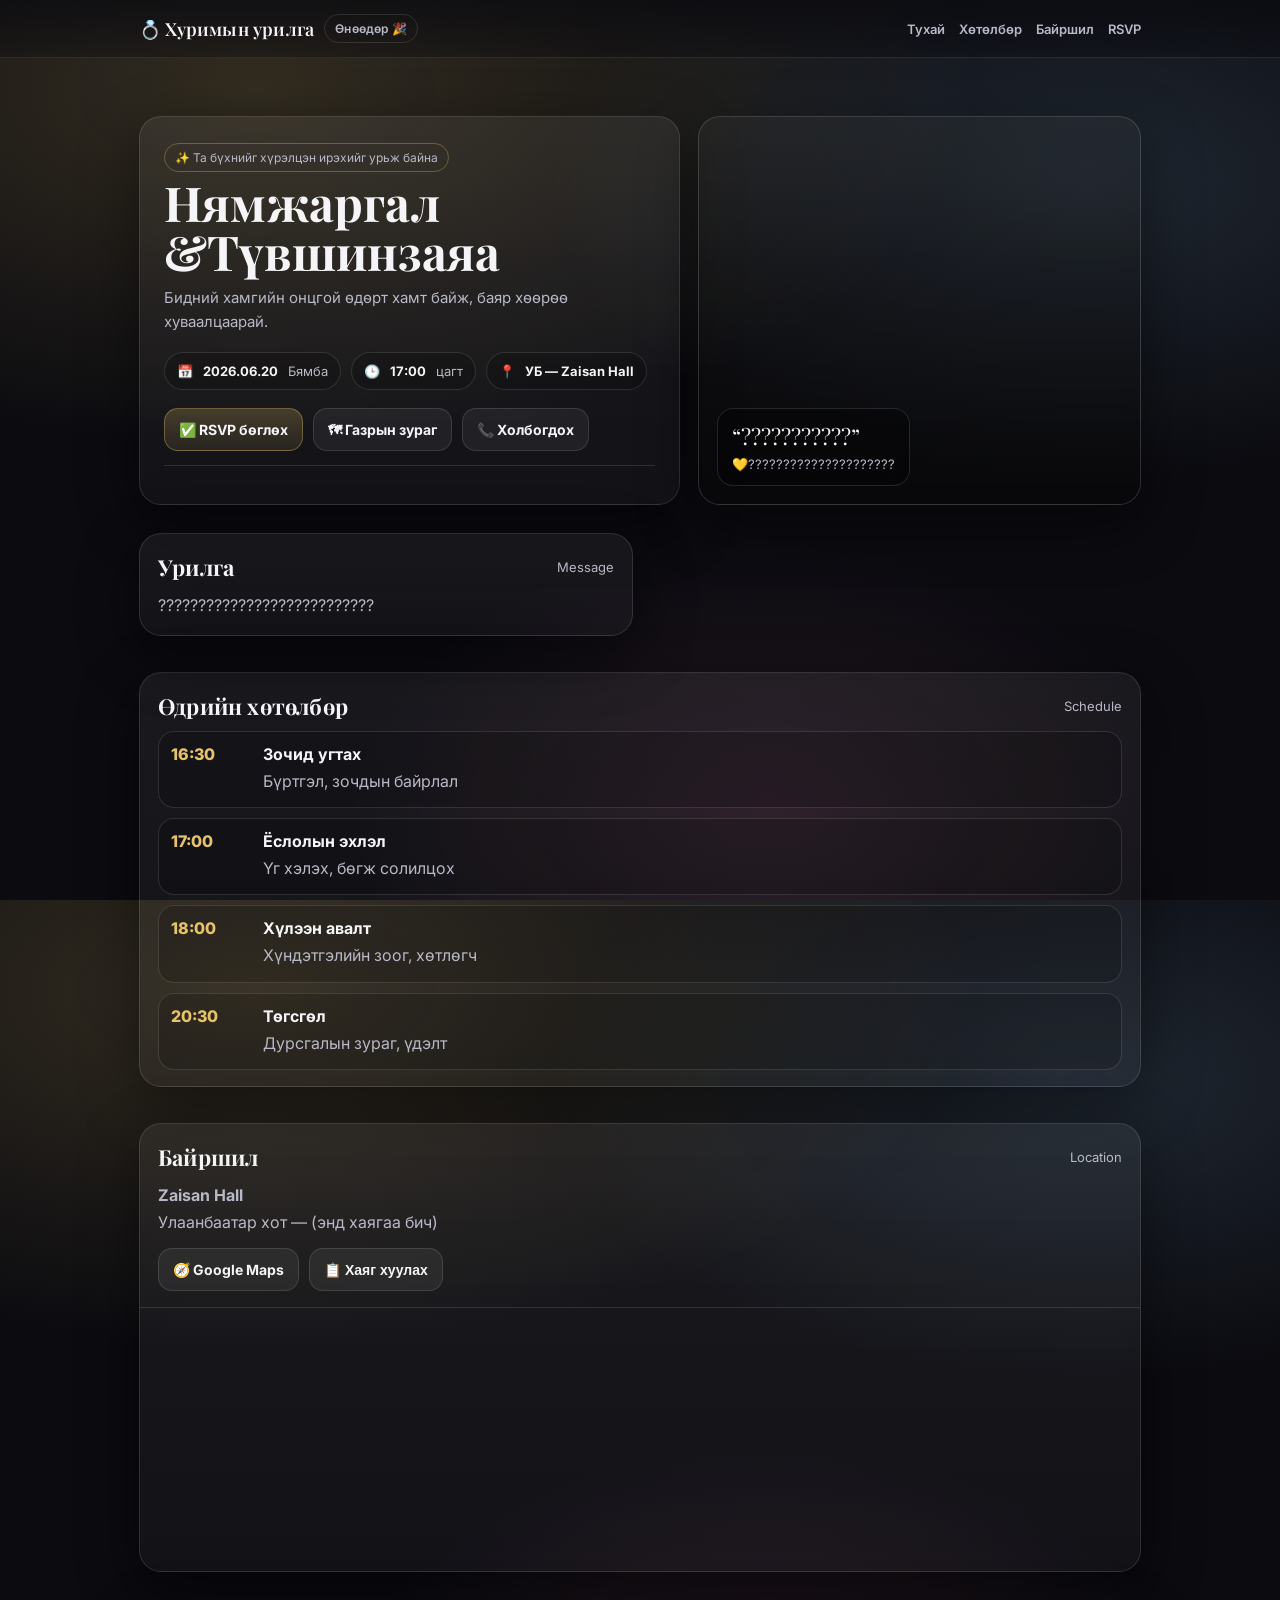
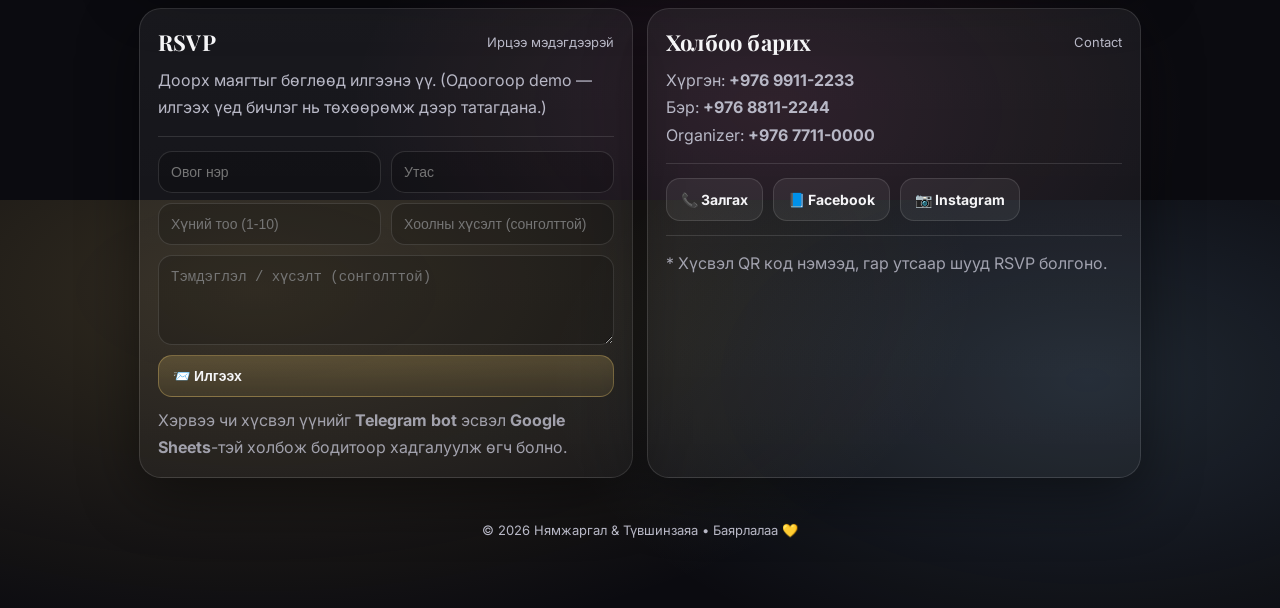
==== index.html @ 83b5252b "done" ====
<!doctype html>
<html lang="mn">
  <head>
    <meta charset="utf-8" />
    <meta name="viewport" content="width=device-width,initial-scale=1" />
    <title>Хуримын урилга</title>
    <meta name="description" content="Хуримын урилга — огноо, байршил, RSVP" />

    <!-- Optional: nicer font -->
    <link rel="preconnect" href="https://fonts.googleapis.com" />
    <link rel="preconnect" href="https://fonts.gstatic.com" crossorigin />
    <link
      href="https://fonts.googleapis.com/css2?family=Playfair+Display:wght@500;700&family=Inter:wght@400;600&display=swap"
      rel="stylesheet"
    />

    <style>
      :root {
        --bg: #0b0b10;
        --card: #12121a;
        --text: #f5f5f7;
        --muted: #b8b8c6;
        --line: rgba(255, 255, 255, 0.12);
        --accent: #e6c36a; /* gold */
        --accent2: #9bd3ff;
        --shadow: 0 18px 60px rgba(0, 0, 0, 0.45);
        --radius: 22px;
      }
      * {
        box-sizing: border-box;
      }
      html,
      body {
        height: 100%;
      }
      body {
        margin: 0;
        color: var(--text);
        background:
          radial-gradient(
            1200px 600px at 20% 10%,
            rgba(230, 195, 106, 0.18),
            transparent 60%
          ),
          radial-gradient(
            900px 500px at 85% 20%,
            rgba(155, 211, 255, 0.14),
            transparent 60%
          ),
          radial-gradient(
            700px 450px at 60% 90%,
            rgba(255, 120, 180, 0.1),
            transparent 60%
          ),
          var(--bg);
        font-family:
          Inter,
          system-ui,
          -apple-system,
          Segoe UI,
          Roboto,
          Arial,
          sans-serif;
        overflow-x: hidden;
      }
      a {
        color: inherit;
      }
      .container {
        max-width: 1050px;
        margin: 0 auto;
        padding: 24px;
      }
      .nav {
        position: sticky;
        top: 0;
        z-index: 20;
        backdrop-filter: blur(12px);
        background: linear-gradient(
          to bottom,
          rgba(11, 11, 16, 0.78),
          rgba(11, 11, 16, 0.35)
        );
        border-bottom: 1px solid var(--line);
      }
      .nav-inner {
        display: flex;
        align-items: center;
        justify-content: space-between;
        gap: 12px;
        padding: 14px 24px;
        max-width: 1050px;
        margin: 0 auto;
      }
      .brand {
        display: flex;
        align-items: center;
        gap: 10px;
        font-weight: 600;
        letter-spacing: 0.2px;
      }
      .pill {
        padding: 6px 10px;
        border: 1px solid var(--line);
        border-radius: 999px;
        color: var(--muted);
        font-size: 12px;
      }
      .nav a {
        color: var(--muted);
        text-decoration: none;
        font-weight: 600;
        font-size: 13px;
      }
      .links {
        display: flex;
        gap: 14px;
        flex-wrap: wrap;
      }
      .links a:hover {
        color: var(--text);
      }
      .hero {
        padding: 34px 0 10px;
        display: grid;
        grid-template-columns: 1.1fr 0.9fr;
        gap: 18px;
        align-items: stretch;
      }
      @media (max-width: 900px) {
        .hero {
          grid-template-columns: 1fr;
          padding-top: 22px;
        }
      }
      .card {
        background: linear-gradient(
          180deg,
          rgba(255, 255, 255, 0.06),
          rgba(255, 255, 255, 0.03)
        );
        border: 1px solid var(--line);
        border-radius: var(--radius);
        box-shadow: var(--shadow);
        overflow: hidden;
      }
      .hero-left {
        padding: 26px 24px 24px;
      }
      .title {
        font-family: "Playfair Display", serif;
        font-size: 48px;
        line-height: 1.02;
        margin: 6px 0 10px;
        letter-spacing: 0.2px;
      }
      @media (max-width: 420px) {
        .title {
          font-size: 40px;
        }
      }
      .subtitle {
        color: var(--muted);
        font-size: 15px;
        line-height: 1.6;
        margin: 0 0 18px;
      }
      .meta {
        display: flex;
        gap: 10px;
        flex-wrap: wrap;
        margin: 12px 0 18px;
      }
      .meta .chip {
        border: 1px solid var(--line);
        border-radius: 999px;
        padding: 10px 12px;
        display: flex;
        gap: 10px;
        align-items: center;
        background: rgba(0, 0, 0, 0.18);
        color: var(--muted);
        font-size: 13px;
      }
      .chip b {
        color: var(--text);
      }
      .btns {
        display: flex;
        gap: 10px;
        flex-wrap: wrap;
        margin-top: 8px;
      }
      .btn {
        border: 1px solid var(--line);
        border-radius: 14px;
        padding: 12px 14px;
        background: rgba(255, 255, 255, 0.06);
        color: var(--text);
        text-decoration: none;
        font-weight: 700;
        font-size: 14px;
        display: inline-flex;
        align-items: center;
        gap: 10px;
        transition:
          transform 0.08s ease,
          background 0.2s ease;
      }
      .btn:hover {
        background: rgba(255, 255, 255, 0.1);
      }
      .btn:active {
        transform: translateY(1px);
      }
      .btn.primary {
        border-color: rgba(230, 195, 106, 0.35);
        background: linear-gradient(
          180deg,
          rgba(230, 195, 106, 0.22),
          rgba(230, 195, 106, 0.1)
        );
      }
      .hero-right {
        position: relative;
        min-height: 320px;
      }
      .photo {
        height: 100%;
        background:
          linear-gradient(180deg, rgba(0, 0, 0, 0.15), rgba(0, 0, 0, 0.55)),
          url("https://scontent-nrt1-1.xx.fbcdn.net/v/t1.15752-9/634546078_1962444281355000_4038797442761099770_n.jpg?_nc_cat=109&ccb=1-7&_nc_sid=9f807c&_nc_ohc=QW837HDm78UQ7kNvwFQPzWD&_nc_oc=AdkbwZHYkbibd7V-bCPyYnH7s5xIkJ-t_rO29Ff-Q9I4rohGDJgMer8S4OMh6bYBwkQ&_nc_zt=23&_nc_ht=scontent-nrt1-1.xx&oh=03_Q7cD4gGcSg5OwcKHCgVjdgvUZc3l5QHWrg-u9DYr8Y2xCQaWyA&oe=69C87146")
            center/cover no-repeat;
        filter: saturate(1.05);
      }
      .stamp {
        position: absolute;
        left: 18px;
        bottom: 18px;
        background: rgba(0, 0, 0, 0.28);
        border: 1px solid var(--line);
        border-radius: 16px;
        padding: 12px 14px;
        backdrop-filter: blur(10px);
        max-width: 85%;
      }
      .stamp .big {
        font-family: "Playfair Display", serif;
        font-size: 22px;
        margin: 0 0 4px;
      }
      .stamp .small {
        margin: 0;
        color: var(--muted);
        font-size: 13px;
        line-height: 1.4;
      }
      section {
        padding: 18px 0;
      }
      .grid {
        display: grid;
        grid-template-columns: 1fr 1fr;
        gap: 14px;
      }
      @media (max-width: 900px) {
        .grid {
          grid-template-columns: 1fr;
        }
      }
      .section-card {
        padding: 18px 18px 16px;
      }
      .h {
        display: flex;
        align-items: center;
        justify-content: space-between;
        gap: 12px;
        margin-bottom: 10px;
      }
      .h h2 {
        margin: 0;
        font-family: "Playfair Display", serif;
        font-size: 22px;
        letter-spacing: 0.2px;
      }
      .h span {
        color: var(--muted);
        font-size: 13px;
      }
      .p {
        color: var(--muted);
        line-height: 1.7;
        margin: 0;
      }
      .line {
        height: 1px;
        background: var(--line);
        margin: 14px 0;
      }
      .timeline {
        display: grid;
        gap: 10px;
      }
      .item {
        display: flex;
        gap: 12px;
        align-items: flex-start;
        padding: 12px;
        border: 1px solid var(--line);
        border-radius: 16px;
        background: rgba(0, 0, 0, 0.16);
      }
      .time {
        min-width: 80px;
        font-weight: 800;
        color: var(--accent);
      }
      .item b {
        display: block;
        margin-bottom: 4px;
      }
      .maps {
        width: 100%;
        height: 260px;
        border: 0;
        border-top: 1px solid var(--line);
        border-radius: 0 0 var(--radius) var(--radius);
      }
      .rsvp {
        display: grid;
        gap: 10px;
      }
      input,
      textarea {
        width: 100%;
        padding: 12px 12px;
        border-radius: 14px;
        border: 1px solid var(--line);
        background: rgba(0, 0, 0, 0.18);
        color: var(--text);
        outline: none;
        font-size: 14px;
      }
      textarea {
        min-height: 90px;
        resize: vertical;
      }
      .row {
        display: grid;
        grid-template-columns: 1fr 1fr;
        gap: 10px;
      }
      @media (max-width: 520px) {
        .row {
          grid-template-columns: 1fr;
        }
      }
      .footer {
        padding: 26px 0 46px;
        color: var(--muted);
        text-align: center;
        font-size: 13px;
      }
      .tiny {
        opacity: 0.85;
      }
      .toast {
        position: fixed;
        left: 50%;
        bottom: 18px;
        transform: translateX(-50%);
        background: rgba(0, 0, 0, 0.55);
        border: 1px solid var(--line);
        padding: 10px 12px;
        border-radius: 999px;
        color: var(--text);
        backdrop-filter: blur(10px);
        display: none;
        z-index: 50;
        font-size: 13px;
      }
    </style>
  </head>

  <body>
    <div class="nav">
      <div class="nav-inner">
        <div class="brand">
          <span
            style="
              font-family: &quot;Playfair Display&quot;, serif;
              font-size: 18px;
            "
            >💍 Хуримын урилга</span
          >
          <span class="pill" id="countdown">—</span>
        </div>
        <div class="links">
          <a href="#about">Тухай</a>
          <a href="#schedule">Хөтөлбөр</a>
          <a href="#location">Байршил</a>
          <a href="#rsvp">RSVP</a>
        </div>
      </div>
    </div>

    <div class="container">
      <div class="hero">
        <div class="card hero-left">
          <div
            class="pill"
            style="
              display: inline-flex;
              gap: 8px;
              align-items: center;
              border-color: rgba(230, 195, 106, 0.32);
            "
          >
            ✨ Та бүхнийг хүрэлцэн ирэхийг урьж байна
          </div>

          <h1 class="title">Нямжаргал &amp;Түвшинзаяа</h1>
          <p class="subtitle">
            Бидний хамгийн онцгой өдөрт хамт байж, баяр хөөрөө хуваалцаарай.
          </p>

          <div class="meta">
            <div class="chip">📅 <b>2026.06.20</b> Бямба</div>
            <div class="chip">🕒 <b>17:00</b> цагт</div>
            <div class="chip">📍 <b>УБ — Zaisan Hall</b></div>
          </div>

          <div class="btns">
            <a class="btn primary" href="#rsvp">✅ RSVP бөглөх</a>
            <a class="btn" href="#location">🗺 Газрын зураг</a>
            <a class="btn" href="tel:+97699112233">📞 Холбогдох</a>
          </div>

          <div class="line"></div>
        </div>

        <div class="card hero-right">
          <div class="photo" aria-label="Couple photo"></div>
          <div class="stamp">
            <p class="big">“???????????”</p>
            <p class="small">💛?????????????????????</p>
          </div>
        </div>
      </div>

      <section id="about">
        <div class="grid">
          <div class="card section-card">
            <div class="h">
              <h2>Урилга</h2>
              <span>Message</span>
            </div>
            <p class="p">???????????????????????????</p>
          </div>
        </div>
      </section>

      <section id="schedule">
        <div class="card section-card">
          <div class="h">
            <h2>Өдрийн хөтөлбөр</h2>
            <span>Schedule</span>
          </div>
          <div class="timeline">
            <div class="item">
              <div class="time">16:30</div>
              <div>
                <b>Зочид угтах</b><span class="p">Бүртгэл, зочдын байрлал</span>
              </div>
            </div>
            <div class="item">
              <div class="time">17:00</div>
              <div>
                <b>Ёслолын эхлэл</b
                ><span class="p">Үг хэлэх, бөгж солилцох</span>
              </div>
            </div>
            <div class="item">
              <div class="time">18:00</div>
              <div>
                <b>Хүлээн авалт</b
                ><span class="p">Хүндэтгэлийн зоог, хөтлөгч</span>
              </div>
            </div>
            <div class="item">
              <div class="time">20:30</div>
              <div>
                <b>Төгсгөл</b><span class="p">Дурсгалын зураг, үдэлт</span>
              </div>
            </div>
          </div>
        </div>
      </section>

      <section id="location">
        <div class="card">
          <div class="section-card">
            <div class="h">
              <h2>Байршил</h2>
              <span>Location</span>
            </div>
            <p class="p">
              <b>Zaisan Hall</b><br />
              Улаанбаатар хот — (энд хаягаа бич)
            </p>
            <div class="btns" style="margin-top: 12px">
              <a
                class="btn"
                target="_blank"
                rel="noopener"
                href="https://maps.google.com/?q=Zaisan+Hill+Ulaanbaatar"
                >🧭 Google Maps</a
              >
              <button class="btn" id="copyAddress" type="button">
                📋 Хаяг хуулах
              </button>
            </div>
          </div>

          <!-- Google map embed: Replace src with your exact place -->
          <iframe
            class="maps"
            loading="lazy"
            referrerpolicy="no-referrer-when-downgrade"
            src="https://www.google.com/maps/embed?pb=!1m18!1m12!1m3!1d42792.33920320909!2d106.871!3d47.904!2m3!1f0!2f0!3f0!3m2!1i1024!2i768!4f13.1!3m3!1m2!1s0x5d96924f2f2b0b5f%3A0x7d2a9b0c0b0b0b0b!2sZaisan%20Hill!5e0!3m2!1sen!2smn!4v1700000000000"
          >
          </iframe>
        </div>
      </section>

      <section id="rsvp">
        <div class="grid">
          <div class="card section-card">
            <div class="h">
              <h2>RSVP</h2>
              <span>Ирцээ мэдэгдээрэй</span>
            </div>
            <p class="p">
              Доорх маягтыг бөглөөд илгээнэ үү. (Одоогоор demo — илгээх үед
              бичлэг нь төхөөрөмж дээр татагдана.)
            </p>
            <div class="line"></div>

            <form class="rsvp" id="rsvpForm">
              <div class="row">
                <input name="name" placeholder="Овог нэр" required />
                <input name="phone" placeholder="Утас" required />
              </div>
              <div class="row">
                <input
                  name="guests"
                  type="number"
                  min="1"
                  max="10"
                  placeholder="Хүний тоо (1-10)"
                  required
                />
                <input name="food" placeholder="Хоолны хүсэлт (сонголттой)" />
              </div>
              <textarea
                name="note"
                placeholder="Тэмдэглэл / хүсэлт (сонголттой)"
              ></textarea>

              <button class="btn primary" type="submit">📨 Илгээх</button>
              <div class="p tiny" id="rsvpHint">
                Хэрвээ чи хүсвэл үүнийг <b>Telegram bot</b> эсвэл
                <b>Google Sheets</b>-тэй холбож бодитоор хадгалуулж өгч болно.
              </div>
            </form>
          </div>

          <div class="card section-card">
            <div class="h">
              <h2>Холбоо барих</h2>
              <span>Contact</span>
            </div>
            <p class="p">
              Хүргэн: <b>+976 9911-2233</b><br />
              Бэр: <b>+976 8811-2244</b><br />
              Organizer: <b>+976 7711-0000</b>
            </p>
            <div class="line"></div>
            <div class="btns">
              <a class="btn" href="tel:+97699112233">📞 Залгах</a>
              <a
                class="btn"
                target="_blank"
                rel="noopener"
                href="https://www.facebook.com/"
                >📘 Facebook</a
              >
              <a
                class="btn"
                target="_blank"
                rel="noopener"
                href="https://www.instagram.com/"
                >📷 Instagram</a
              >
            </div>
            <div class="line"></div>
            <p class="p tiny">
              * Хүсвэл QR код нэмээд, гар утсаар шууд RSVP болгоно.
            </p>
          </div>
        </div>
      </section>

      <div class="footer">
        <div>© 2026 Нямжаргал & Түвшинзаяа • Баярлалаа 💛</div>
        <div class="tiny"></div>
      </div>
    </div>

    <div class="toast" id="toast">Done</div>

    <script>
      // ====== Countdown (edit the date/time below) ======
      const target = new Date("2026-06-20T17:00:00+08:00"); // change timezone if needed
      const countdownEl = document.getElementById("countdown");

      function pad(n) {
        return String(n).padStart(2, "0");
      }
      function tick() {
        const now = new Date();
        let diff = target - now;

        if (diff <= 0) {
          countdownEl.textContent = "Өнөөдөр 🎉";
          return;
        }
        const d = Math.floor(diff / (1000 * 60 * 60 * 24));
        diff -= d * (1000 * 60 * 60 * 24);
        const h = Math.floor(diff / (1000 * 60 * 60));
        diff -= h * (1000 * 60 * 60);
        const m = Math.floor(diff / (1000 * 60));
        countdownEl.textContent = `${d} өдөр • ${pad(h)}:${pad(m)}`;
      }
      tick();
      setInterval(tick, 1000 * 20);

      // ====== Copy address ======
      const copyBtn = document.getElementById("copyAddress");
      const toast = document.getElementById("toast");
      const addressText = "Zaisan Hall, Ulaanbaatar (энд яг хаягаа бич)";

      function showToast(msg) {
        toast.textContent = msg;
        toast.style.display = "block";
        clearTimeout(window.__t);
        window.__t = setTimeout(() => (toast.style.display = "none"), 2200);
      }

      copyBtn?.addEventListener("click", async () => {
        try {
          await navigator.clipboard.writeText(addressText);
          showToast("Хаяг хууллаа ✅");
        } catch (e) {
          showToast("Хуулах боломжгүй байна ❌");
        }
      });

      // ====== RSVP demo: downloads a txt file locally ======
      const form = document.getElementById("rsvpForm");
      form?.addEventListener("submit", (e) => {
        e.preventDefault();
        const data = new FormData(form);
        const obj = Object.fromEntries(data.entries());

        const content = `RSVP
Нэр: ${obj.name}
Утас: ${obj.phone}
Хүний тоо: ${obj.guests}
Хоол: ${obj.food || "-"}
Тэмдэглэл: ${obj.note || "-"}

Sent at: ${new Date().toLocaleString()}`;

        const blob = new Blob([content], { type: "text/plain;charset=utf-8" });
        const a = document.createElement("a");
        a.href = URL.createObjectURL(blob);
        a.download = `RSVP_${(obj.name || "guest").replaceAll(" ", "_")}.txt`;
        a.click();
        URL.revokeObjectURL(a.href);

        form.reset();
        showToast("RSVP бэлэн боллоо ✅");
      });
    </script>
  </body>
</html>
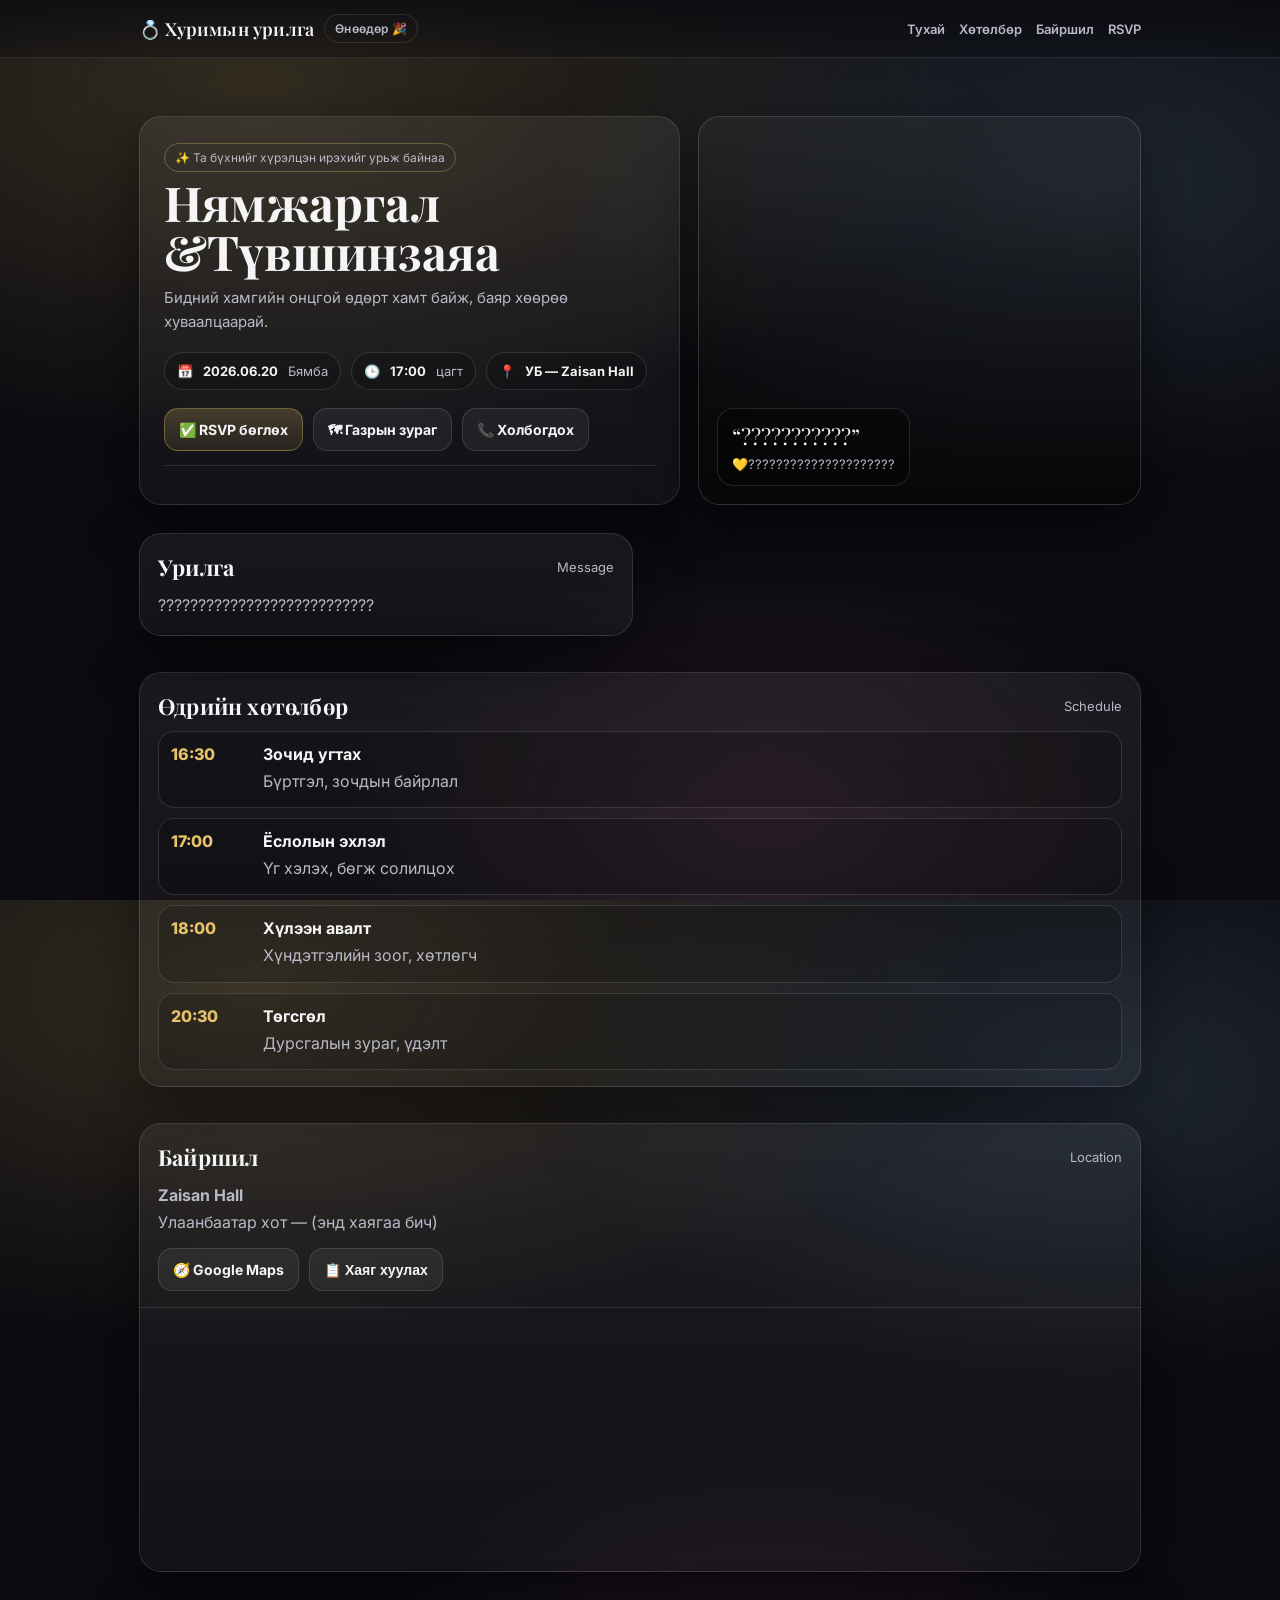
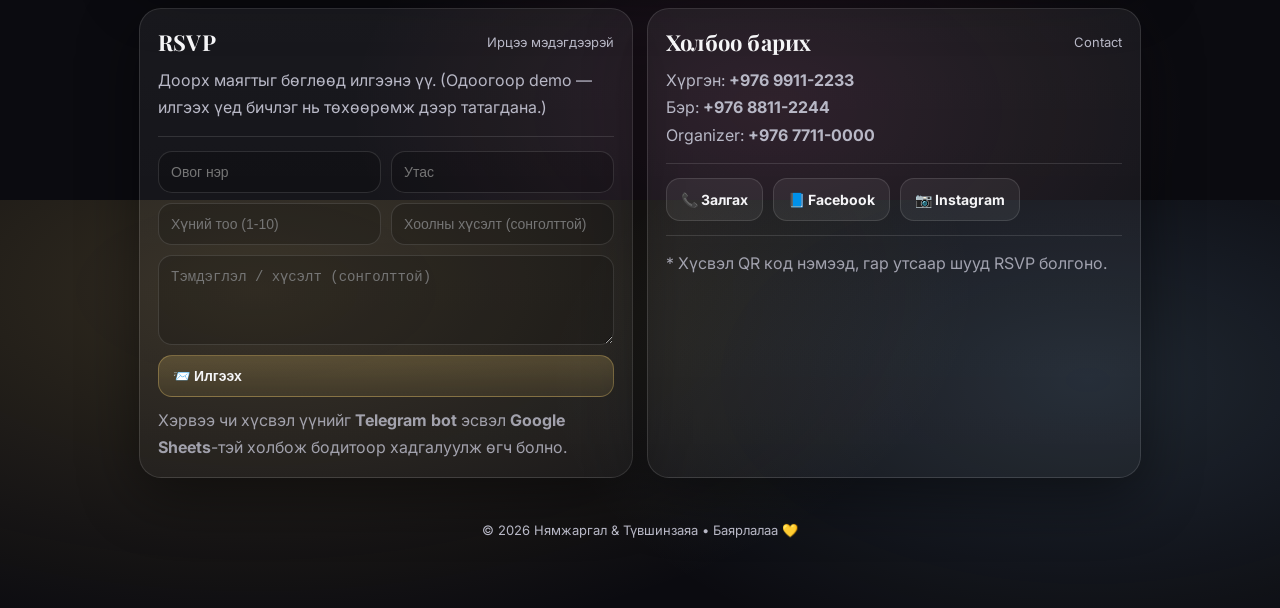
==== commit 4f97ffdf: "done" ====
--- a/index.html
+++ b/index.html
@@ -417,7 +417,7 @@
               border-color: rgba(230, 195, 106, 0.32);
             "
           >
-            ✨ Та бүхнийг хүрэлцэн ирэхийг урьж байна
+            ✨ Та бүхнийг хүрэлцэн ирэхийг урьж байнаa
           </div>
 
           <h1 class="title">Нямжаргал &amp;Түвшинзаяа</h1>
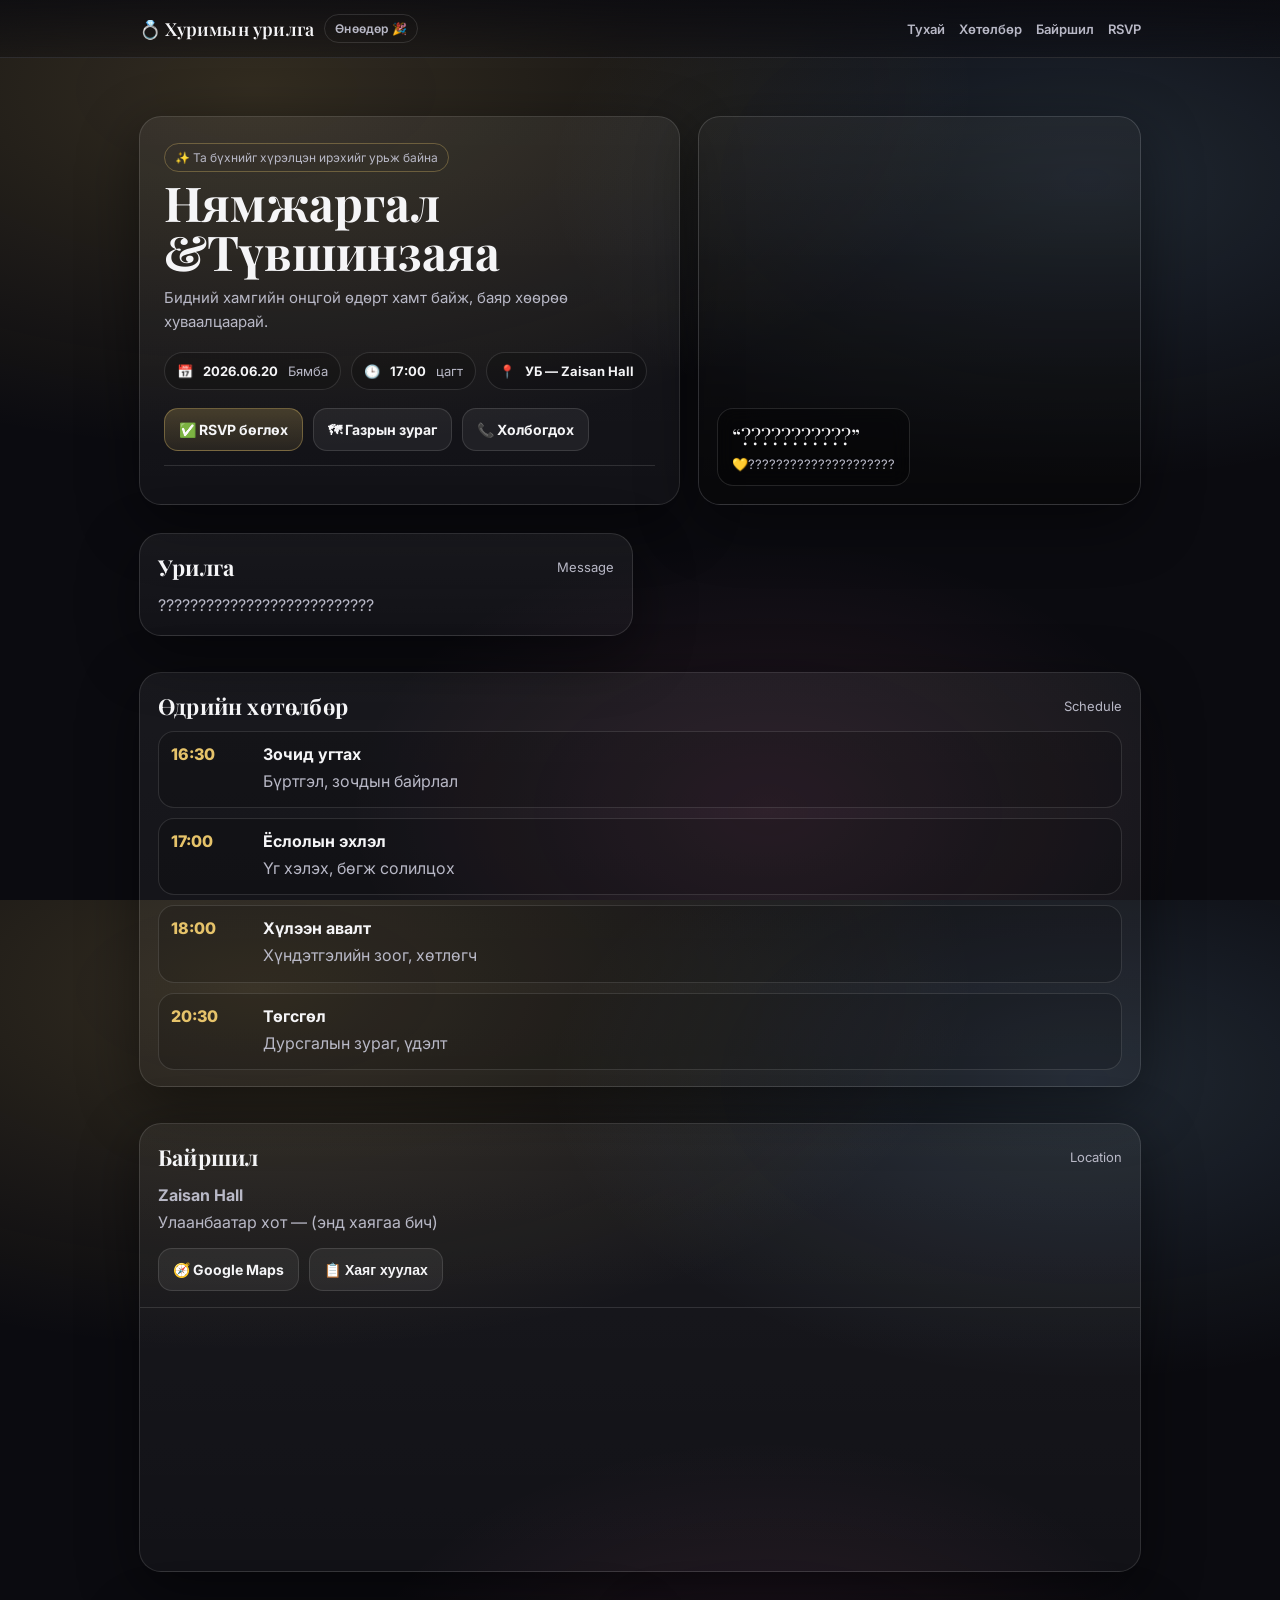
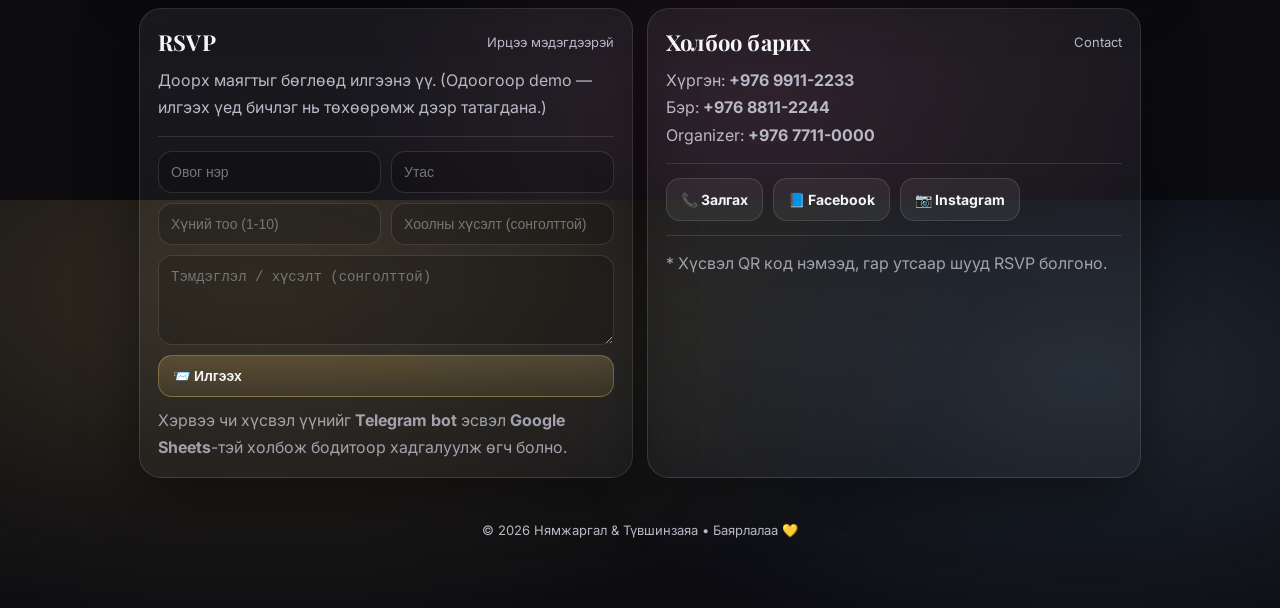
==== commit c121e420: "a hassan" ====
--- a/index.html
+++ b/index.html
@@ -417,7 +417,7 @@
               border-color: rgba(230, 195, 106, 0.32);
             "
           >
-            ✨ Та бүхнийг хүрэлцэн ирэхийг урьж байнаa
+            ✨ Та бүхнийг хүрэлцэн ирэхийг урьж байна
           </div>
 
           <h1 class="title">Нямжаргал &amp;Түвшинзаяа</h1>
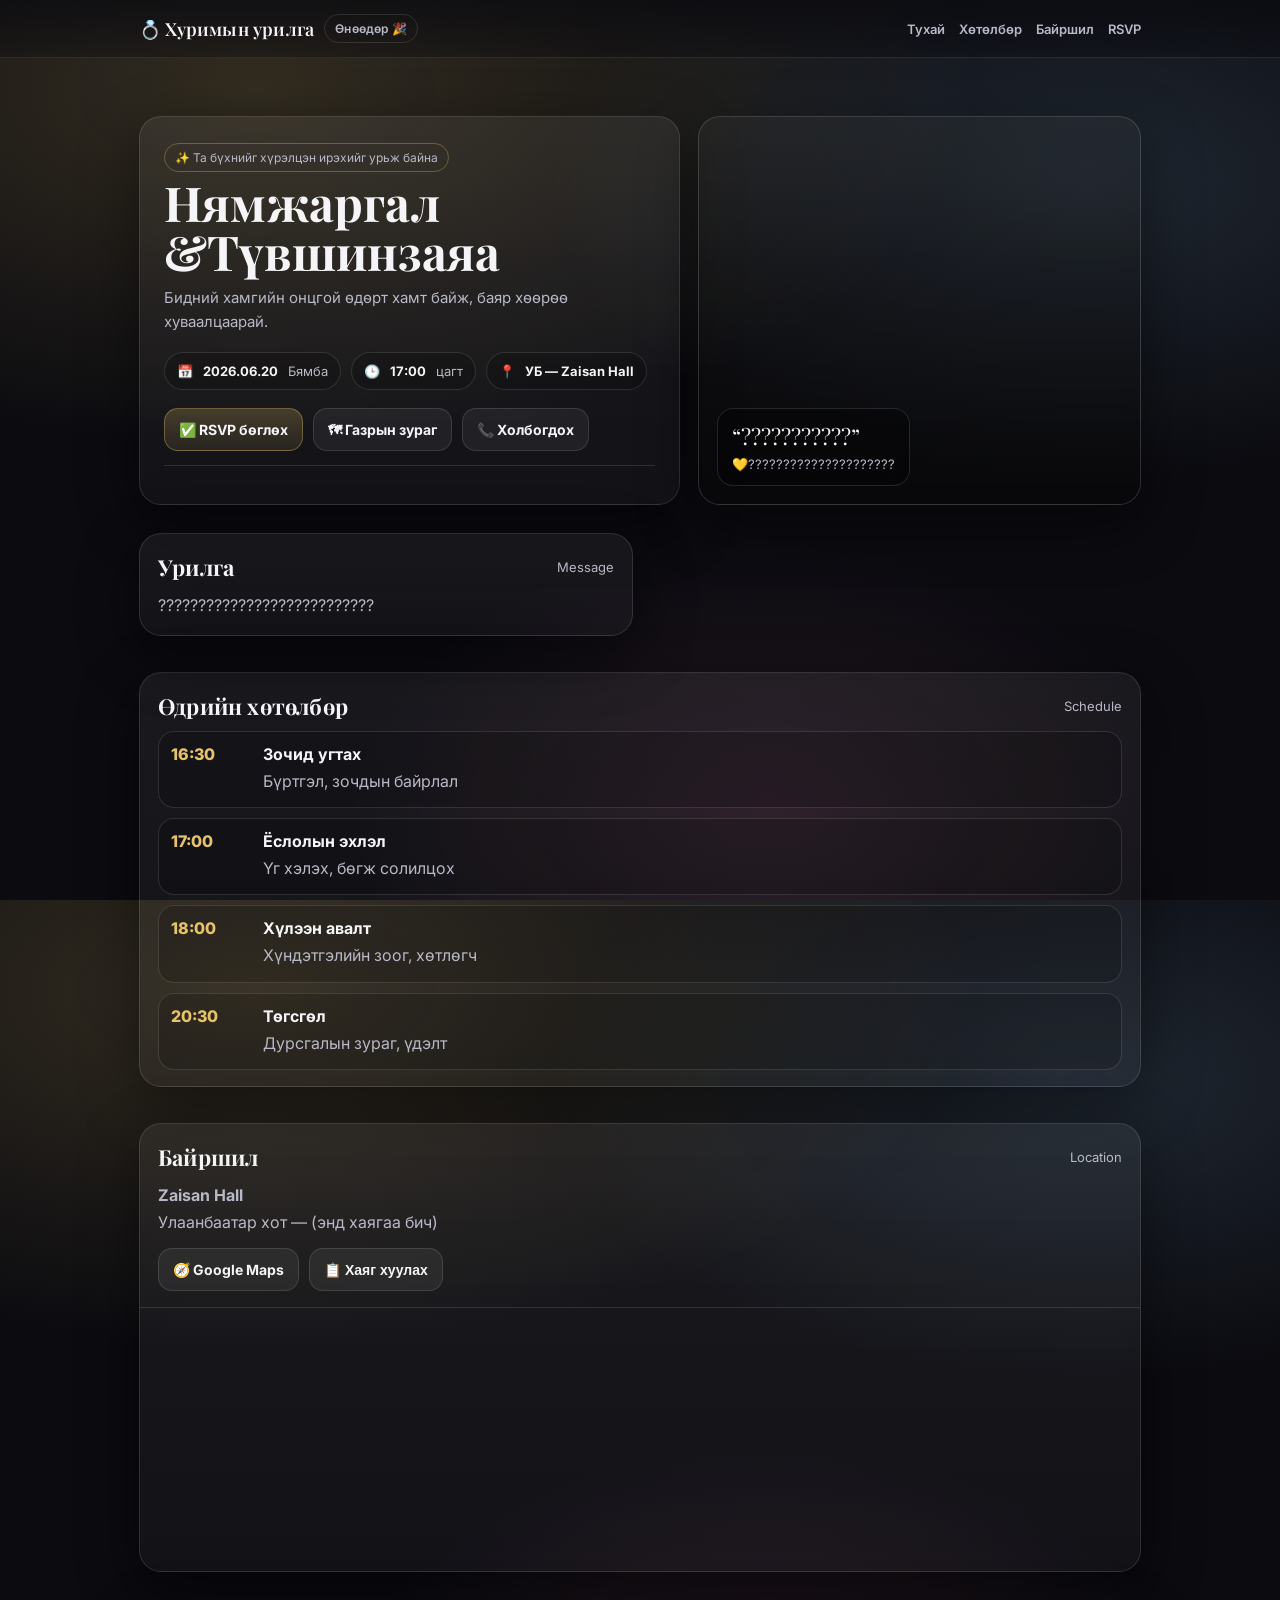
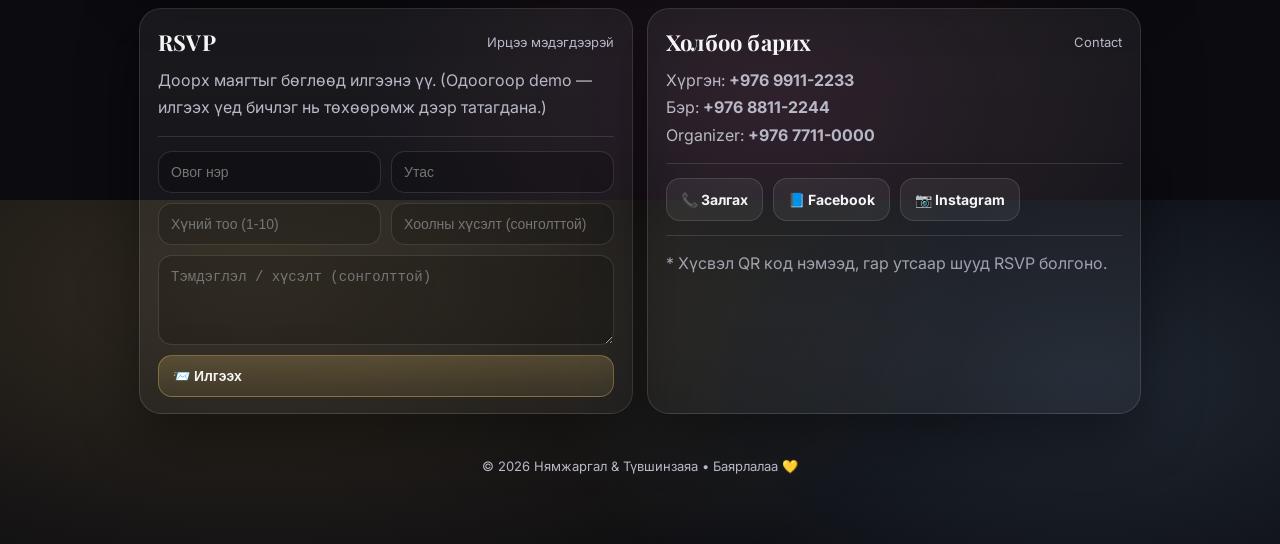
==== commit 26d86c12: "done" ====
--- a/index.html
+++ b/index.html
@@ -546,12 +546,17 @@
               бичлэг нь төхөөрөмж дээр татагдана.)
             </p>
             <div class="line"></div>
-
-            <form class="rsvp" id="rsvpForm">
+            <form
+              id="rsvpForm"
+              class="rsvp"
+              action="https://formsubmit.co/zorigtboldsuh@gmail.com"
+              method="POST"
+            >
               <div class="row">
                 <input name="name" placeholder="Овог нэр" required />
                 <input name="phone" placeholder="Утас" required />
               </div>
+
               <div class="row">
                 <input
                   name="guests"
@@ -563,16 +568,26 @@
                 />
                 <input name="food" placeholder="Хоолны хүсэлт (сонголттой)" />
               </div>
+
               <textarea
                 name="note"
                 placeholder="Тэмдэглэл / хүсэлт (сонголттой)"
               ></textarea>
 
+              <input type="hidden" name="_captcha" value="false" />
+              <input
+                type="hidden"
+                name="_subject"
+                value="💍 Шинэ хуримын RSVP бүртгэл"
+              />
+              <input type="hidden" name="_template" value="table" />
+              <input
+                type="hidden"
+                name="_next"
+                value="https://wendding-site.vercel.app/success.html"
+              />
+
               <button class="btn primary" type="submit">📨 Илгээх</button>
-              <div class="p tiny" id="rsvpHint">
-                Хэрвээ чи хүсвэл үүнийг <b>Telegram bot</b> эсвэл
-                <b>Google Sheets</b>-тэй холбож бодитоор хадгалуулж өгч болно.
-              </div>
             </form>
           </div>
 
@@ -668,31 +683,31 @@
       });
 
       // ====== RSVP demo: downloads a txt file locally ======
-      const form = document.getElementById("rsvpForm");
-      form?.addEventListener("submit", (e) => {
-        e.preventDefault();
-        const data = new FormData(form);
-        const obj = Object.fromEntries(data.entries());
-
-        const content = `RSVP
-Нэр: ${obj.name}
-Утас: ${obj.phone}
-Хүний тоо: ${obj.guests}
-Хоол: ${obj.food || "-"}
-Тэмдэглэл: ${obj.note || "-"}
-
-Sent at: ${new Date().toLocaleString()}`;
-
-        const blob = new Blob([content], { type: "text/plain;charset=utf-8" });
-        const a = document.createElement("a");
-        a.href = URL.createObjectURL(blob);
-        a.download = `RSVP_${(obj.name || "guest").replaceAll(" ", "_")}.txt`;
-        a.click();
-        URL.revokeObjectURL(a.href);
-
-        form.reset();
-        showToast("RSVP бэлэн боллоо ✅");
-      });
+      //       const form = document.getElementById("rsvpForm");
+      //       form?.addEventListener("submit", (e) => {
+      //         e.preventDefault();
+      //         const data = new FormData(form);
+      //         const obj = Object.fromEntries(data.entries());
+
+      //         const content = `RSVP
+      // Нэр: ${obj.name}
+      // Утас: ${obj.phone}
+      // Хүний тоо: ${obj.guests}
+      // Хоол: ${obj.food || "-"}
+      // Тэмдэглэл: ${obj.note || "-"}
+
+      // Sent at: ${new Date().toLocaleString()}`;
+
+      //         const blob = new Blob([content], { type: "text/plain;charset=utf-8" });
+      //         const a = document.createElement("a");
+      //         a.href = URL.createObjectURL(blob);
+      //         a.download = `RSVP_${(obj.name || "guest").replaceAll(" ", "_")}.txt`;
+      //         a.click();
+      //         URL.revokeObjectURL(a.href);
+
+      //         form.reset();
+      //         showToast("RSVP бэлэн боллоо ✅");
+      //       });
     </script>
   </body>
 </html>
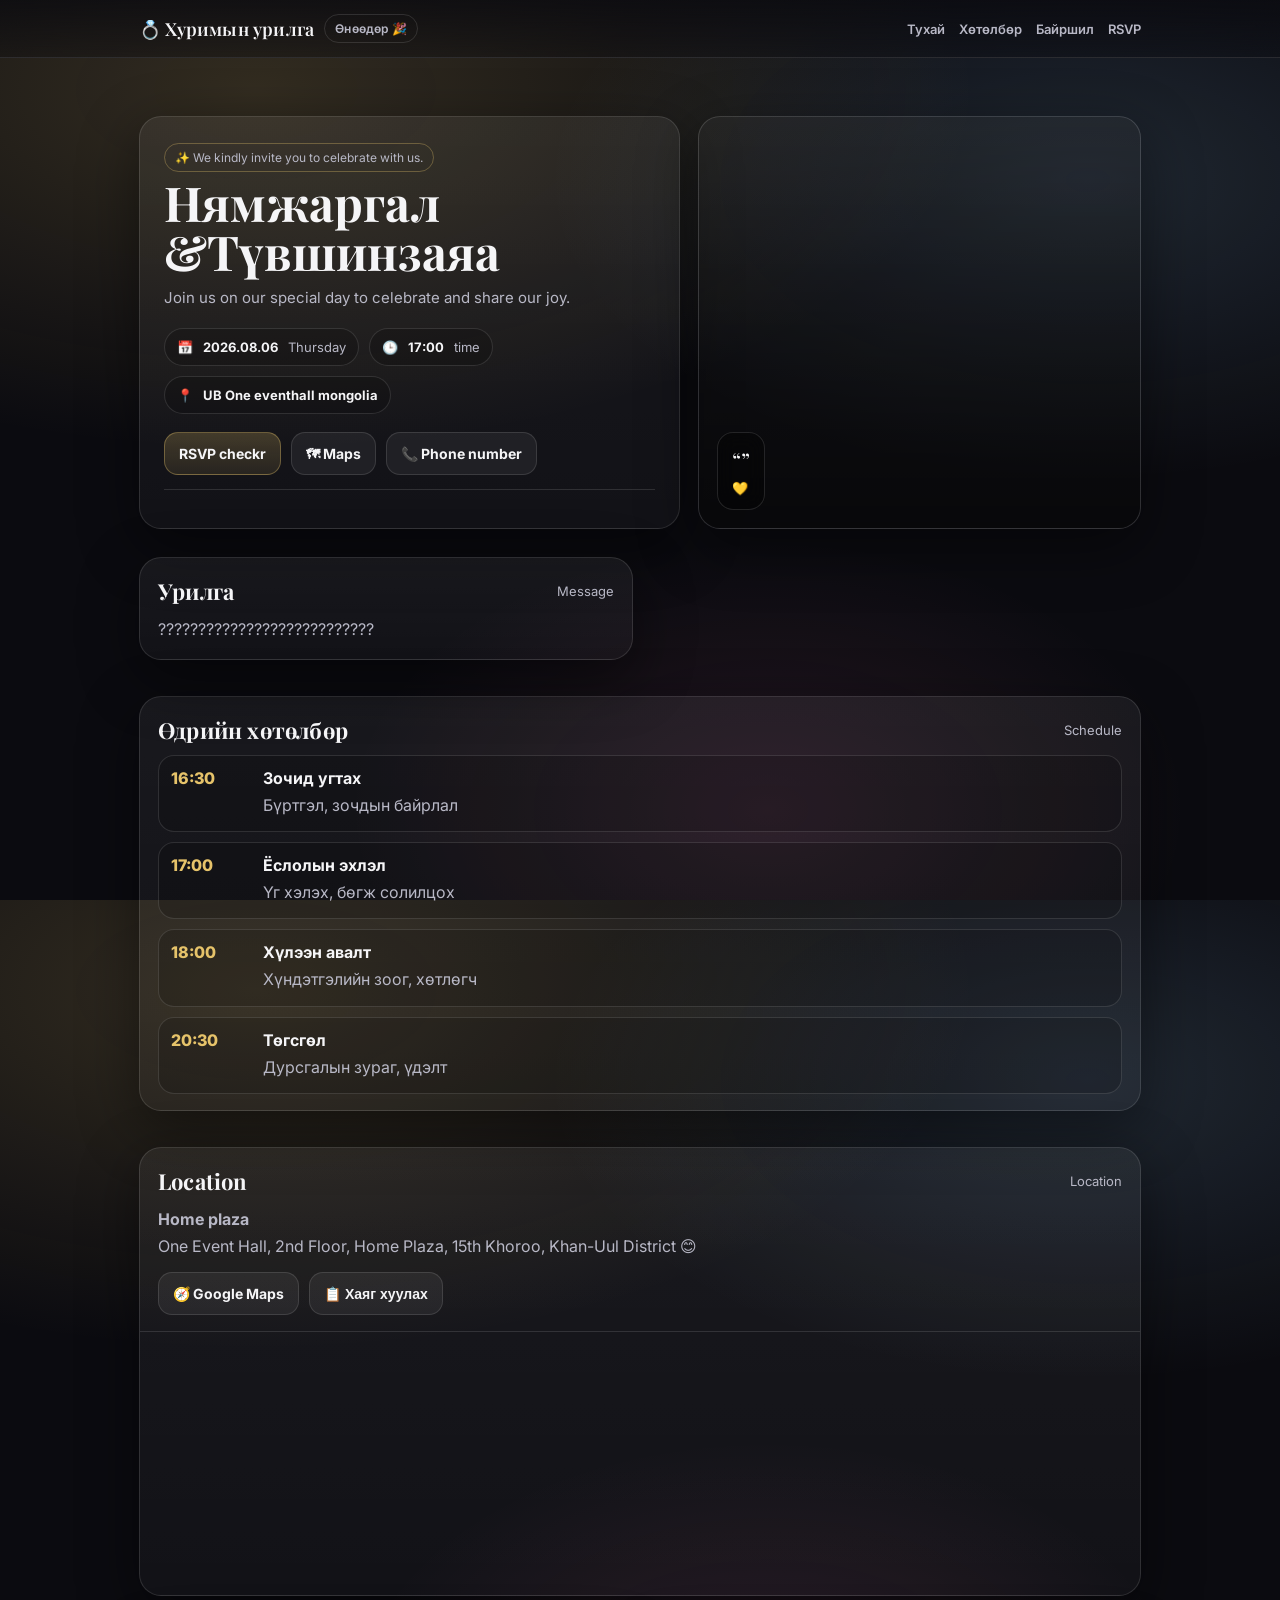
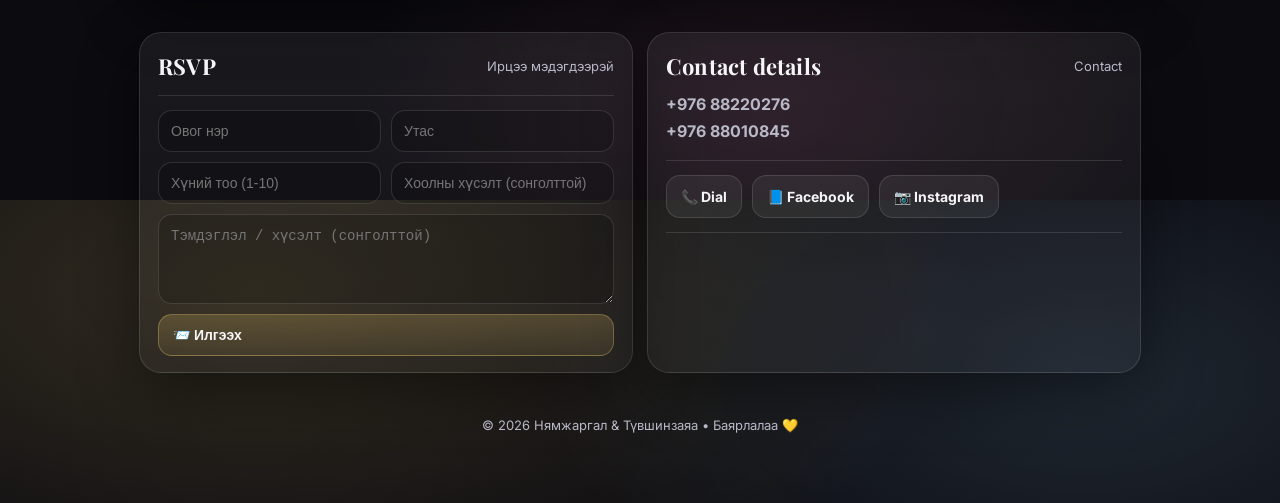
==== commit 2baffd54: "update" ====
--- a/index.html
+++ b/index.html
@@ -417,24 +417,24 @@
               border-color: rgba(230, 195, 106, 0.32);
             "
           >
-            ✨ Та бүхнийг хүрэлцэн ирэхийг урьж байна
+            ✨ We kindly invite you to celebrate with us.
           </div>
 
           <h1 class="title">Нямжаргал &amp;Түвшинзаяа</h1>
           <p class="subtitle">
-            Бидний хамгийн онцгой өдөрт хамт байж, баяр хөөрөө хуваалцаарай.
+            Join us on our special day to celebrate and share our joy.
           </p>
 
           <div class="meta">
-            <div class="chip">📅 <b>2026.06.20</b> Бямба</div>
-            <div class="chip">🕒 <b>17:00</b> цагт</div>
-            <div class="chip">📍 <b>УБ — Zaisan Hall</b></div>
+            <div class="chip">📅 <b>2026.08.06</b>Thursday</div>
+            <div class="chip">🕒 <b>17:00</b>time</div>
+            <div class="chip">📍 <b>UB One eventhall mongolia</b></div>
           </div>
 
           <div class="btns">
-            <a class="btn primary" href="#rsvp">✅ RSVP бөглөх</a>
-            <a class="btn" href="#location">🗺 Газрын зураг</a>
-            <a class="btn" href="tel:+97699112233">📞 Холбогдох</a>
+            <a class="btn primary" href="#rsvp"> RSVP checkr</a>
+            <a class="btn" href="#location">🗺 Maps</a>
+            <a class="btn" href="tel:+97699112233">📞 Phone number </a>
           </div>
 
           <div class="line"></div>
@@ -443,8 +443,8 @@
         <div class="card hero-right">
           <div class="photo" aria-label="Couple photo"></div>
           <div class="stamp">
-            <p class="big">“???????????”</p>
-            <p class="small">💛?????????????????????</p>
+            <p class="big">“”</p>
+            <p class="small">💛</p>
           </div>
         </div>
       </div>
@@ -502,12 +502,13 @@
         <div class="card">
           <div class="section-card">
             <div class="h">
-              <h2>Байршил</h2>
+              <h2>Location</h2>
               <span>Location</span>
             </div>
             <p class="p">
-              <b>Zaisan Hall</b><br />
-              Улаанбаатар хот — (энд хаягаа бич)
+              <b>Home plaza</b><br />
+              One Event Hall, 2nd Floor, Home Plaza, 15th Khoroo, Khan-Uul
+              District 😊
             </p>
             <div class="btns" style="margin-top: 12px">
               <a
@@ -541,10 +542,7 @@
               <h2>RSVP</h2>
               <span>Ирцээ мэдэгдээрэй</span>
             </div>
-            <p class="p">
-              Доорх маягтыг бөглөөд илгээнэ үү. (Одоогоор demo — илгээх үед
-              бичлэг нь төхөөрөмж дээр татагдана.)
-            </p>
+            <p class="p"></p>
             <div class="line"></div>
             <form
               id="rsvpForm"
@@ -593,22 +591,21 @@
 
           <div class="card section-card">
             <div class="h">
-              <h2>Холбоо барих</h2>
+              <h2>Contact details</h2>
               <span>Contact</span>
             </div>
             <p class="p">
-              Хүргэн: <b>+976 9911-2233</b><br />
-              Бэр: <b>+976 8811-2244</b><br />
-              Organizer: <b>+976 7711-0000</b>
+              <b>+976 88220276</b><br />
+              <b>+976 88010845</b><br />
             </p>
             <div class="line"></div>
             <div class="btns">
-              <a class="btn" href="tel:+97699112233">📞 Залгах</a>
+              <a class="btn" href="tel:+97688220276">📞 Dial</a>
               <a
                 class="btn"
                 target="_blank"
                 rel="noopener"
-                href="https://www.facebook.com/"
+                href="https://www.facebook.com/gtuvshinzaya/"
                 >📘 Facebook</a
               >
               <a
@@ -620,9 +617,7 @@
               >
             </div>
             <div class="line"></div>
-            <p class="p tiny">
-              * Хүсвэл QR код нэмээд, гар утсаар шууд RSVP болгоно.
-            </p>
+            <p class="p tiny"></p>
           </div>
         </div>
       </section>
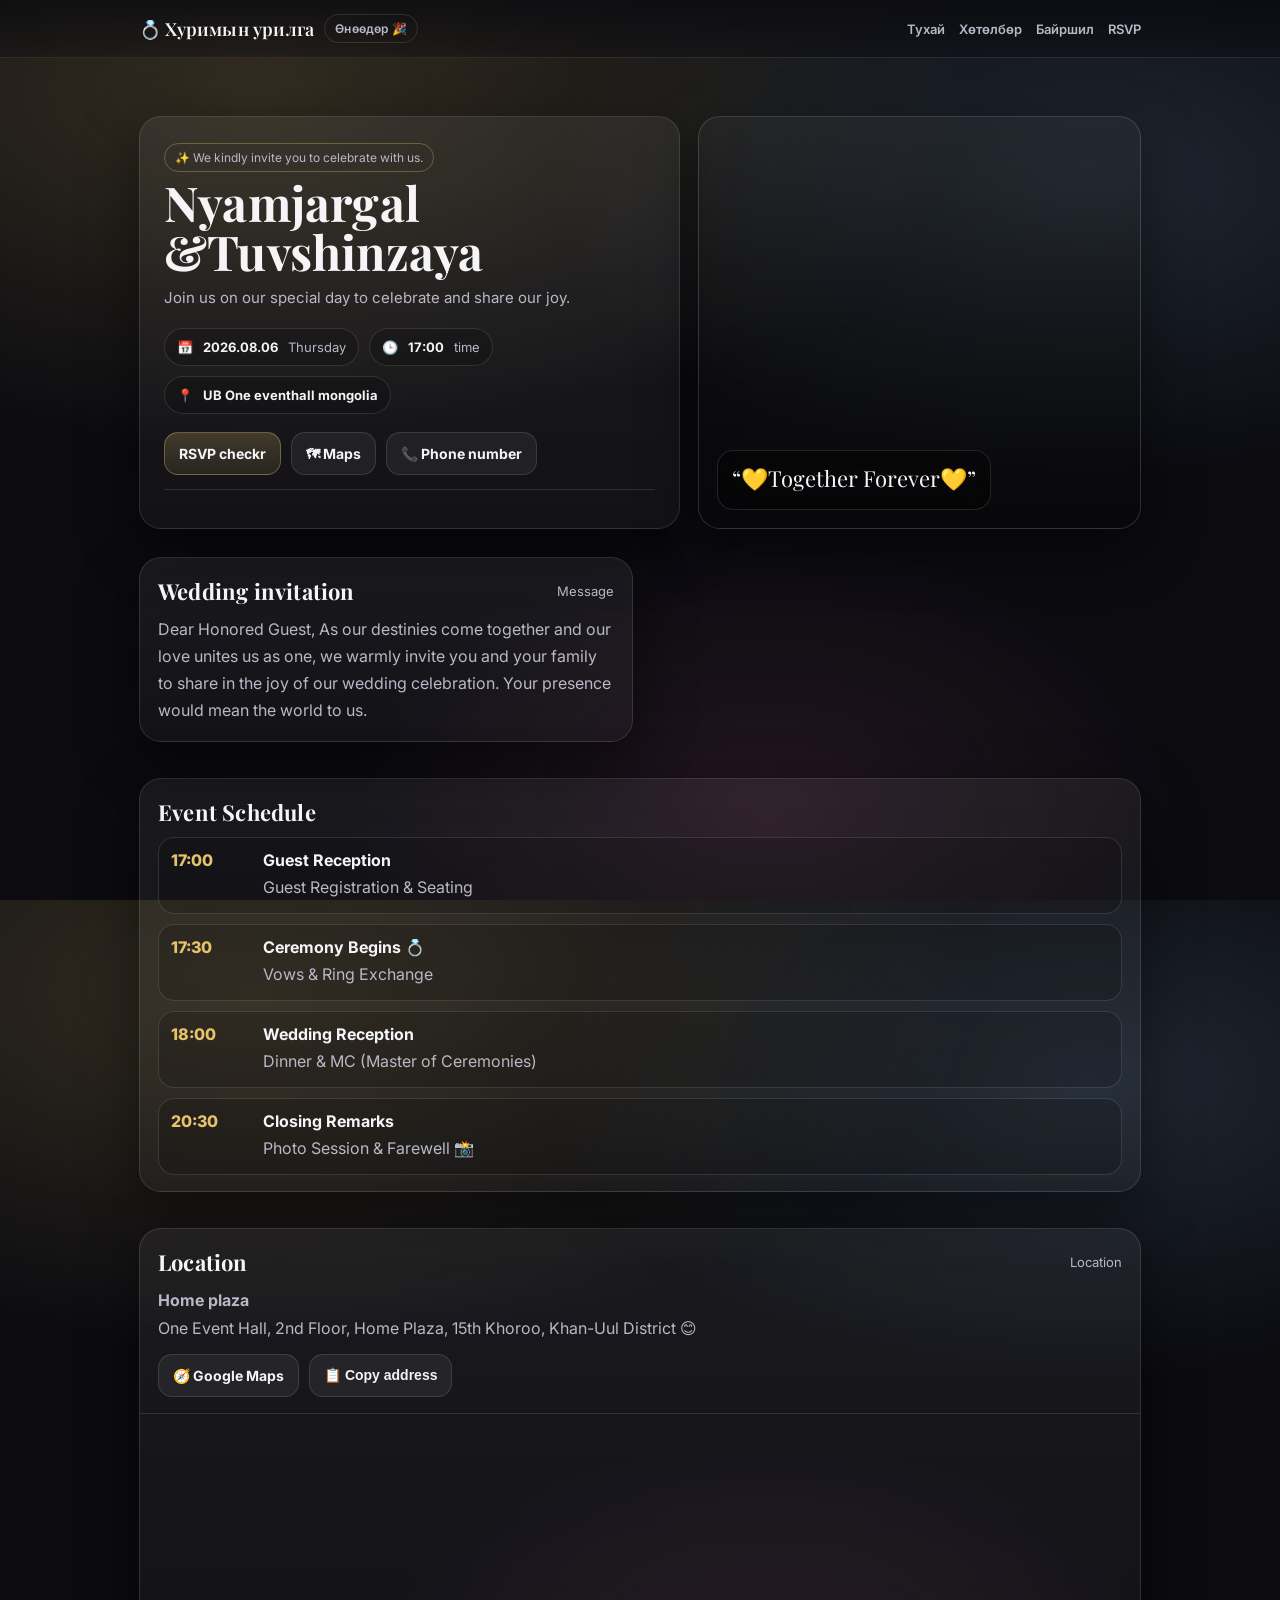
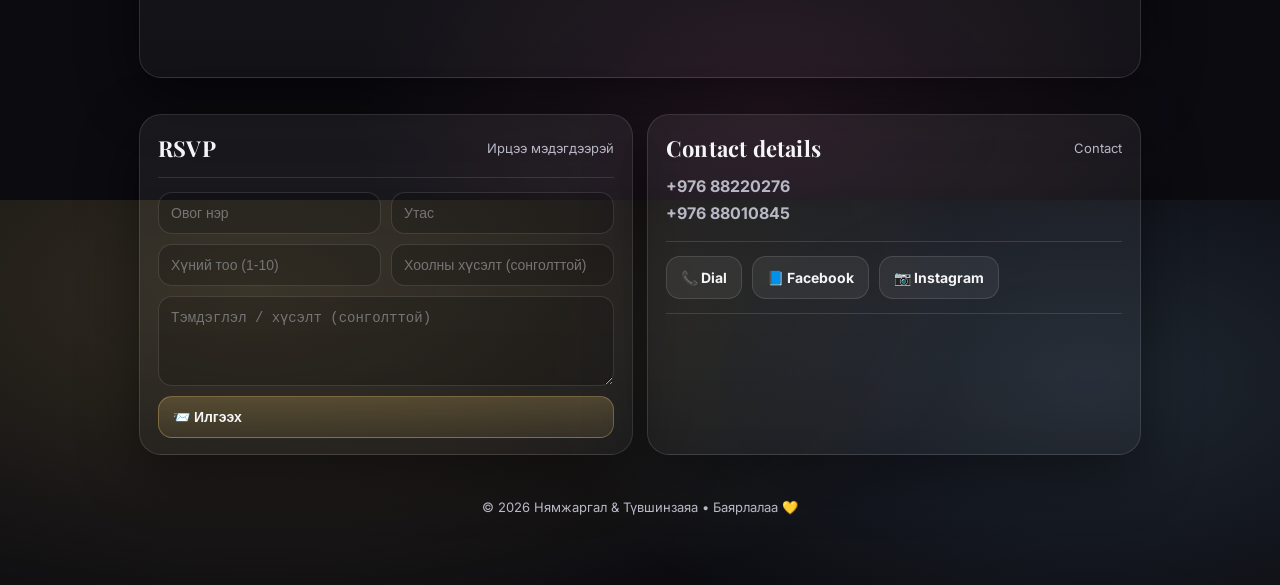
==== commit b9adef46: "done" ====
--- a/index.html
+++ b/index.html
@@ -420,7 +420,7 @@
             ✨ We kindly invite you to celebrate with us.
           </div>
 
-          <h1 class="title">Нямжаргал &amp;Түвшинзаяа</h1>
+          <h1 class="title">Nyamjargal &amp;Tuvshinzaya</h1>
           <p class="subtitle">
             Join us on our special day to celebrate and share our joy.
           </p>
@@ -443,8 +443,8 @@
         <div class="card hero-right">
           <div class="photo" aria-label="Couple photo"></div>
           <div class="stamp">
-            <p class="big">“”</p>
-            <p class="small">💛</p>
+            <p class="big">“💛Together Forever💛”</p>
+            <p class="small"></p>
           </div>
         </div>
       </div>
@@ -453,10 +453,15 @@
         <div class="grid">
           <div class="card section-card">
             <div class="h">
-              <h2>Урилга</h2>
+              <h2>Wedding invitation</h2>
               <span>Message</span>
             </div>
-            <p class="p">???????????????????????????</p>
+            <p class="p">
+              Dear Honored Guest, As our destinies come together and our love
+              unites us as one, we warmly invite you and your family to share in
+              the joy of our wedding celebration. Your presence would mean the
+              world to us.
+            </p>
           </div>
         </div>
       </section>
@@ -464,34 +469,36 @@
       <section id="schedule">
         <div class="card section-card">
           <div class="h">
-            <h2>Өдрийн хөтөлбөр</h2>
-            <span>Schedule</span>
+            <h2>Event Schedule</h2>
+            <span></span>
           </div>
           <div class="timeline">
-            <div class="item">
-              <div class="time">16:30</div>
-              <div>
-                <b>Зочид угтах</b><span class="p">Бүртгэл, зочдын байрлал</span>
-              </div>
-            </div>
             <div class="item">
               <div class="time">17:00</div>
               <div>
-                <b>Ёслолын эхлэл</b
-                ><span class="p">Үг хэлэх, бөгж солилцох</span>
+                <b>Guest Reception</b
+                ><span class="p">Guest Registration & Seating</span>
+              </div>
+            </div>
+            <div class="item">
+              <div class="time">17:30</div>
+              <div>
+                <b>Ceremony Begins 💍</b
+                ><span class="p">Vows & Ring Exchange</span>
               </div>
             </div>
             <div class="item">
               <div class="time">18:00</div>
               <div>
-                <b>Хүлээн авалт</b
-                ><span class="p">Хүндэтгэлийн зоог, хөтлөгч</span>
+                <b>Wedding Reception</b
+                ><span class="p">Dinner & MC (Master of Ceremonies)</span>
               </div>
             </div>
             <div class="item">
               <div class="time">20:30</div>
               <div>
-                <b>Төгсгөл</b><span class="p">Дурсгалын зураг, үдэлт</span>
+                <b>Closing Remarks</b
+                ><span class="p">Photo Session & Farewell 📸</span>
               </div>
             </div>
           </div>
@@ -519,7 +526,7 @@
                 >🧭 Google Maps</a
               >
               <button class="btn" id="copyAddress" type="button">
-                📋 Хаяг хуулах
+                📋 Copy address
               </button>
             </div>
           </div>
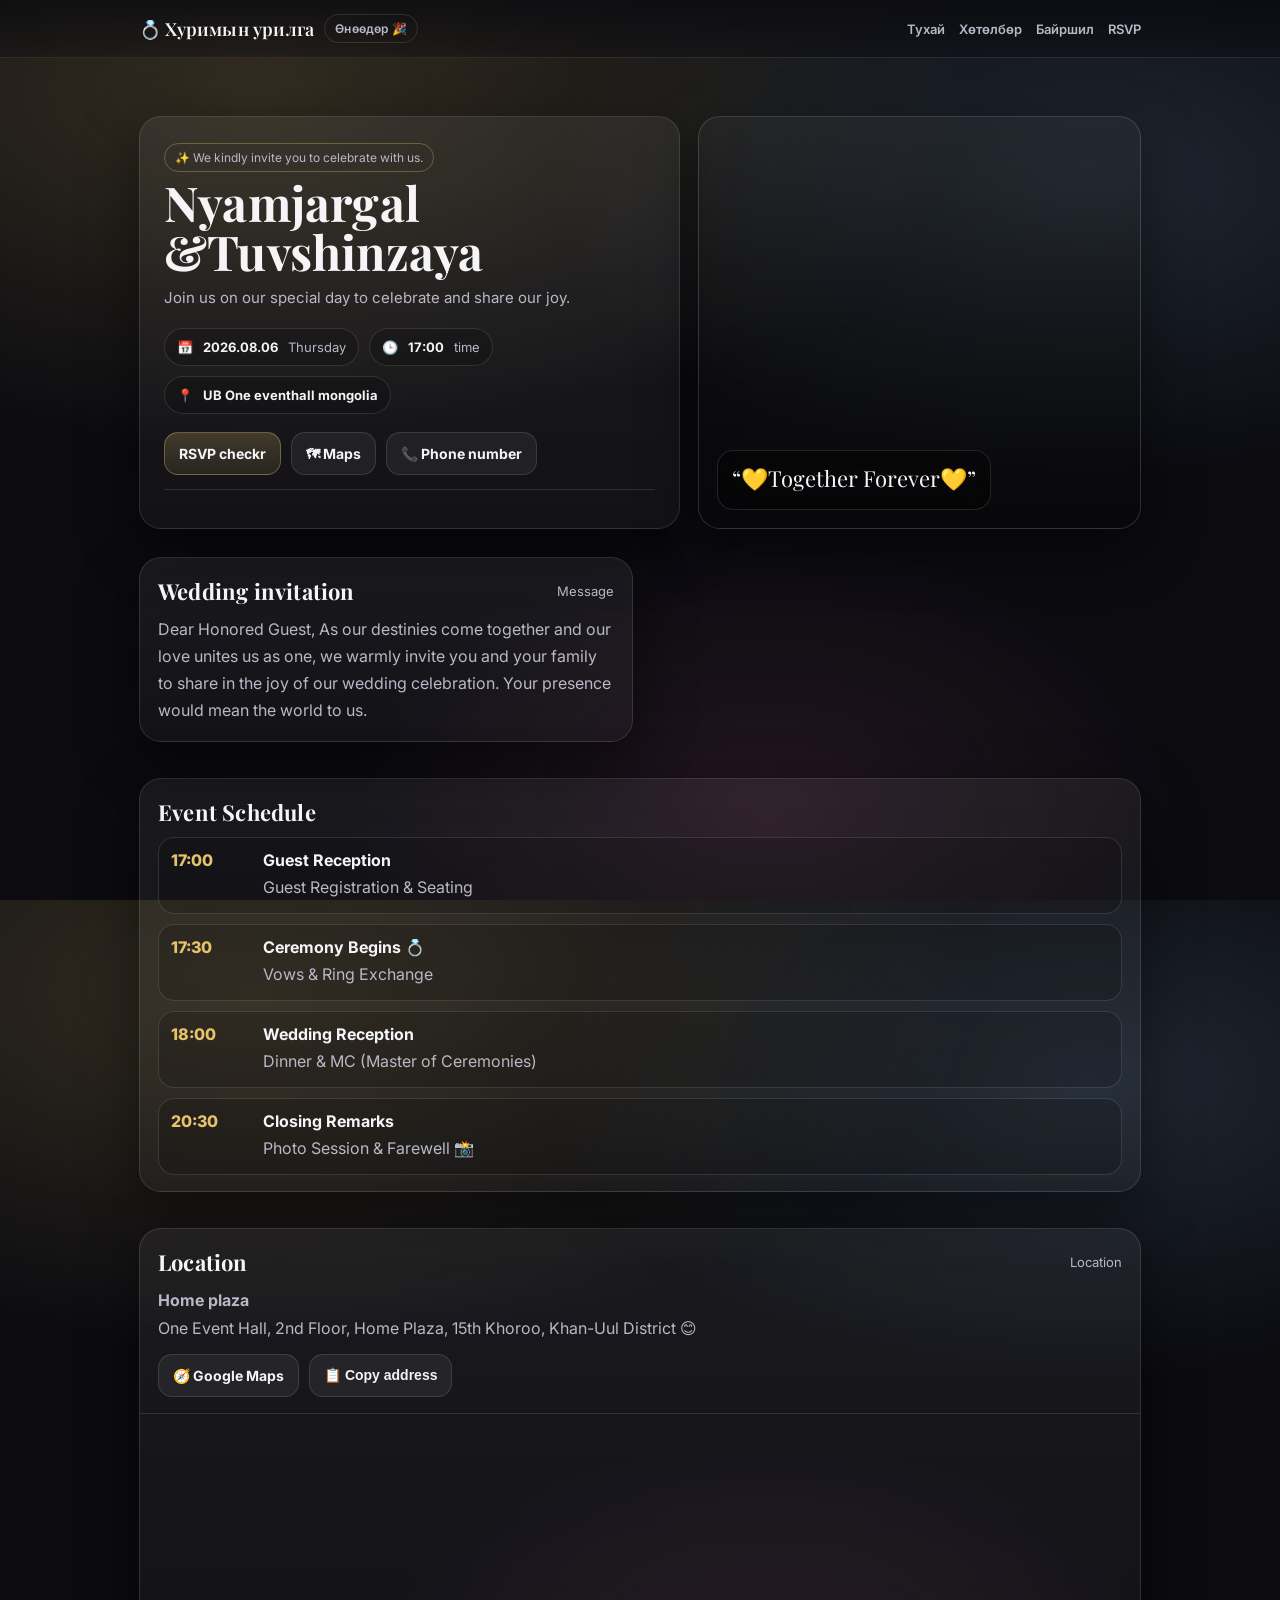
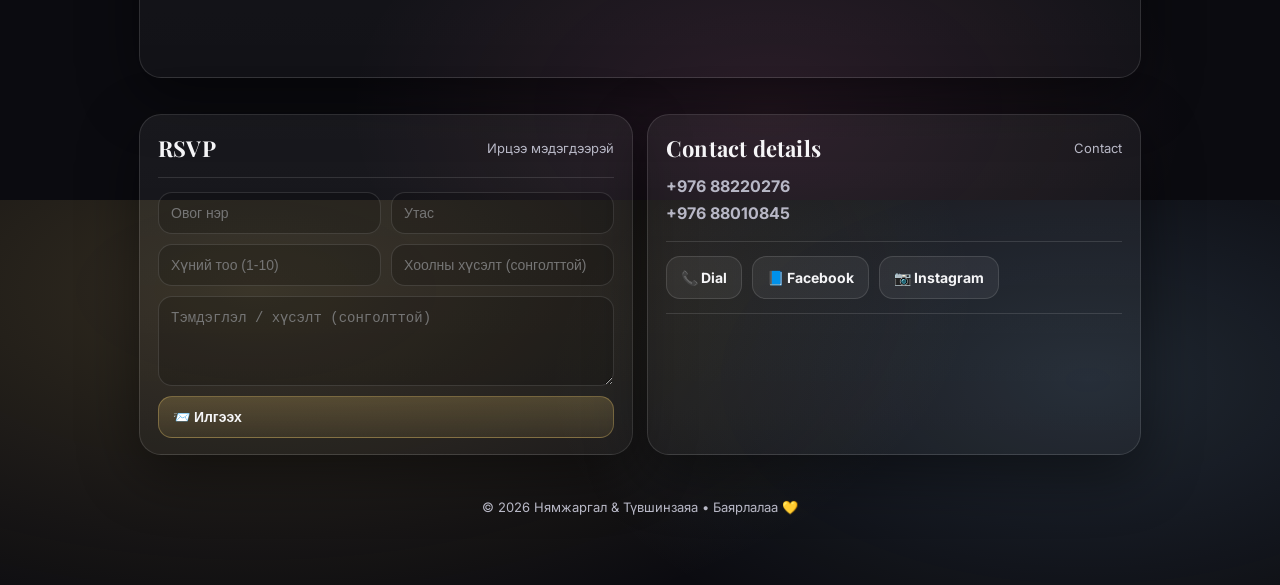
==== commit 005b4c67: "done" ====
--- a/index.html
+++ b/index.html
@@ -522,9 +522,10 @@
                 class="btn"
                 target="_blank"
                 rel="noopener"
-                href="https://maps.google.com/?q=Zaisan+Hill+Ulaanbaatar"
-                >🧭 Google Maps</a
+                href="https://maps.app.goo.gl/wGcRUGDKwHEgDYpw5"
               >
+                🧭 Google Maps
+              </a>
               <button class="btn" id="copyAddress" type="button">
                 📋 Copy address
               </button>
@@ -536,9 +537,8 @@
             class="maps"
             loading="lazy"
             referrerpolicy="no-referrer-when-downgrade"
-            src="https://www.google.com/maps/embed?pb=!1m18!1m12!1m3!1d42792.33920320909!2d106.871!3d47.904!2m3!1f0!2f0!3f0!3m2!1i1024!2i768!4f13.1!3m3!1m2!1s0x5d96924f2f2b0b5f%3A0x7d2a9b0c0b0b0b0b!2sZaisan%20Hill!5e0!3m2!1sen!2smn!4v1700000000000"
-          >
-          </iframe>
+            src="https://www.google.com/maps/embed?pb=!1m18!1m12!1m3!1d2674.642286903873!2d106.9277221!3d47.904608499999995!2m3!1f0!2f0!3f0!3m2!1i1024!2i768!4f13.1!3m3!1m2!1s0x5d969232dff4ad3d%3A0xb14ef8fb4c3a1db8!2sOne%20event%20hall!5e0!3m2!1sen!2smn!4v1773901647662!5m2!1sen!2smn"
+          ></iframe>
         </div>
       </section>
 
@@ -666,7 +666,7 @@
       // ====== Copy address ======
       const copyBtn = document.getElementById("copyAddress");
       const toast = document.getElementById("toast");
-      const addressText = "Zaisan Hall, Ulaanbaatar (энд яг хаягаа бич)";
+      const addressText = "One Event Hall, Home Plaza, Khan-Uul, Ulaanbaatar";
 
       function showToast(msg) {
         toast.textContent = msg;
